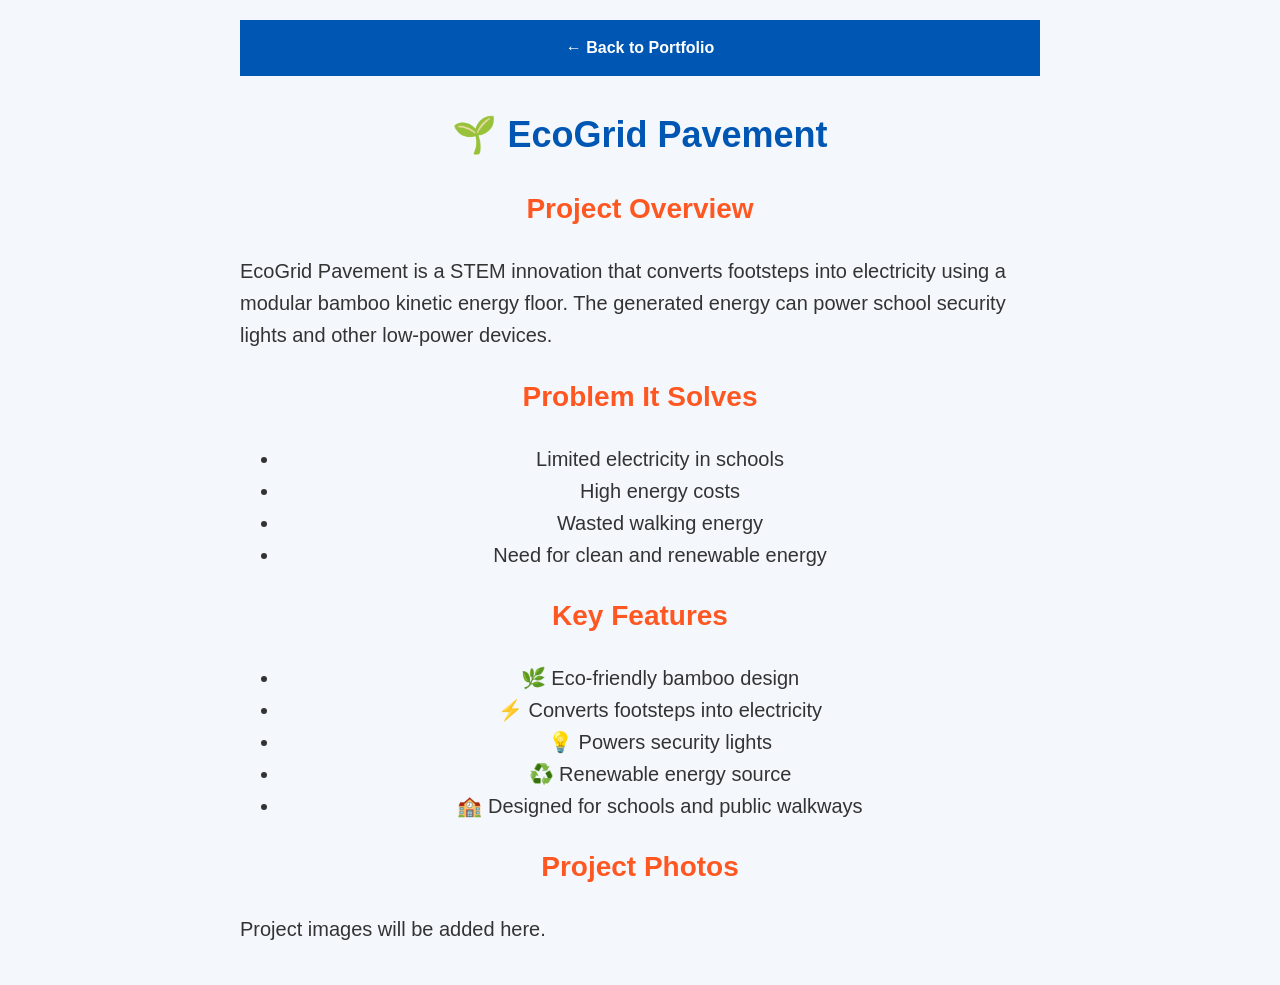
==== Project.html @ b7b07f71 "Create Project.html" ====
<!DOCTYPE html>
<html lang="en">
<head>
    <meta charset="UTF-8">
    <meta name="viewport" content="width=device-width, initial-scale=1.0">
    <title>EcoGrid Pavement</title>
    <link rel="stylesheet" href="Style.css">
</head>
<body>

<nav>
    <a href="index.html">← Back to Portfolio</a>
</nav>

<div class="container">

<h1>🌱 EcoGrid Pavement</h1>

<h2>Project Overview</h2>

<p>
EcoGrid Pavement is a STEM innovation that converts footsteps into electricity using a modular bamboo kinetic energy floor. The generated energy can power school security lights and other low-power devices.
</p>

<h2>Problem It Solves</h2>

<ul>
<li>Limited electricity in schools</li>
<li>High energy costs</li>
<li>Wasted walking energy</li>
<li>Need for clean and renewable energy</li>
</ul>

<h2>Key Features</h2>

<ul>
<li>🌿 Eco-friendly bamboo design</li>
<li>⚡ Converts footsteps into electricity</li>
<li>💡 Powers security lights</li>
<li>♻️ Renewable energy source</li>
<li>🏫 Designed for schools and public walkways</li>
</ul>

<h2>Project Photos</h2>

<p>Project images will be added here.</p>

</div>

</body>
</html>
---- Style.css ----
body{
        background:#f4f8fc;
            color:#333;
                font-family:Arial,sans-serif;
                    max-width:800px;
                        margin:0 auto;
                            padding:20px;
                                line-height:1.6;
                               text-align: center;
                            }

                                nav{
                                    background:#0056b3;
                                        text-align:center;
                                            padding:15px;
                                                margin-bottom:30px;
                                                }

                                                nav a{
                                                    color:white;
                                                        text-decoration:none;
                                                            font-weight:bold;
                                                                margin:0 15px;
                                                                }

                                                                h1{
                                                                    color:#0056b3;
                                                                        text-align:center;
                                                                            font-size:36px;
                                                                            }

                                                                            h2{
                                                                                color:#ff5722;
                                                                                    font-size:28px;
                                                                                    }

                                                                                    p, li{
                                                                                        font-size:20px;
                                                                                        }

                                                                                        hr{
                                                                                            border:0;
                                                                                                border-top:2px solid #ccc;
                                                                                                    margin:30px 0;
                                                                                                    }
p{
    text-align:left;
}
.profile{
        width:160px;
            height:160px;
                border-radius:50%;
                    border:5px solid #0056b3;
                        object-fit:cover;
                        }
.skills{
        display:flex;
            flex-wrap:wrap;
                justify-content:center;
                    gap:15px;
                        margin-top:20px;
                        }

                        .skill-card{
                            background:white;
                                padding:15px 20px;
                                    border-radius:10px;
                                        box-shadow:0 4px 10px rgba(0,0,0,0.15);
                                            font-size:20px;
                                                font-weight:bold;
                                                    transition:0.3s;
                                                    }

                                                    .skill-card:hover{
                                                        transform:scale(1.05);
                                                        }
}.project-card{
        background:white;
            padding:25px;
                border-radius:15px;
                    box-shadow:0 5px 15px rgba(0,0,0,.15);
                        margin:25px auto;
                            max-width:700px;
                                text-align:center;
                                }

                                .project-card h3{
                                    color:#0056b3;
                                        font-size:30px;
                                        }

                                        .project-card p{
                                            font-size:18px;
                                                color:#444;
                                                }

                                                .btn{
                                                    display:inline-block;
                                                        margin-top:15px;
                                                            padding:12px 25px;
                                                                background:#0056b3;
                                                                    color:white;
                                                                        text-decoration:none;
                                                                            border-radius:8px;
                                                                                font-weight:bold;
                                                                                }

                                                                                .btn:hover{
                                                                                    background:#003d80;
                                                                                    }
}
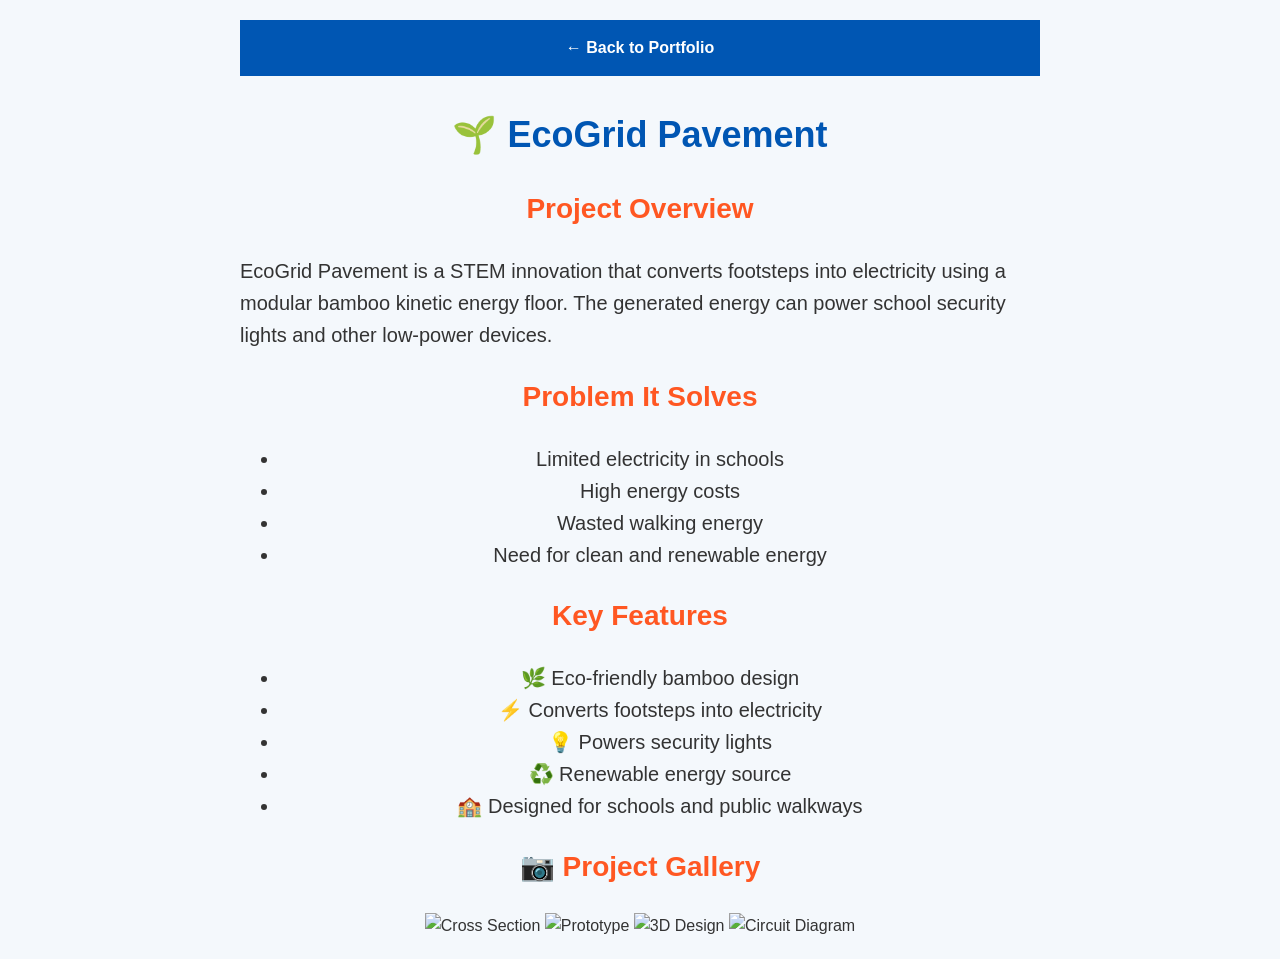
==== commit 7ac256a5: "updated" ====
--- a/Project.html
+++ b/Project.html
@@ -41,10 +41,14 @@
 <li>🏫 Designed for schools and public walkways</li>
 </ul>
 
-<h2>Project Photos</h2>
+<h2>📷 Project Gallery</h2>
 
-<p>Project images will be added here.</p>
-
+<div class="gallery">
+    <img src="cross section.jpg" alt="Cross Section">
+        <img src="prototype.jpg" alt="Prototype">
+            <img src="3D design.jpg" alt="3D Design">
+                <img src="circuit.jpg" alt="Circuit Diagram">
+                </div>
 </div>
 
 </body>
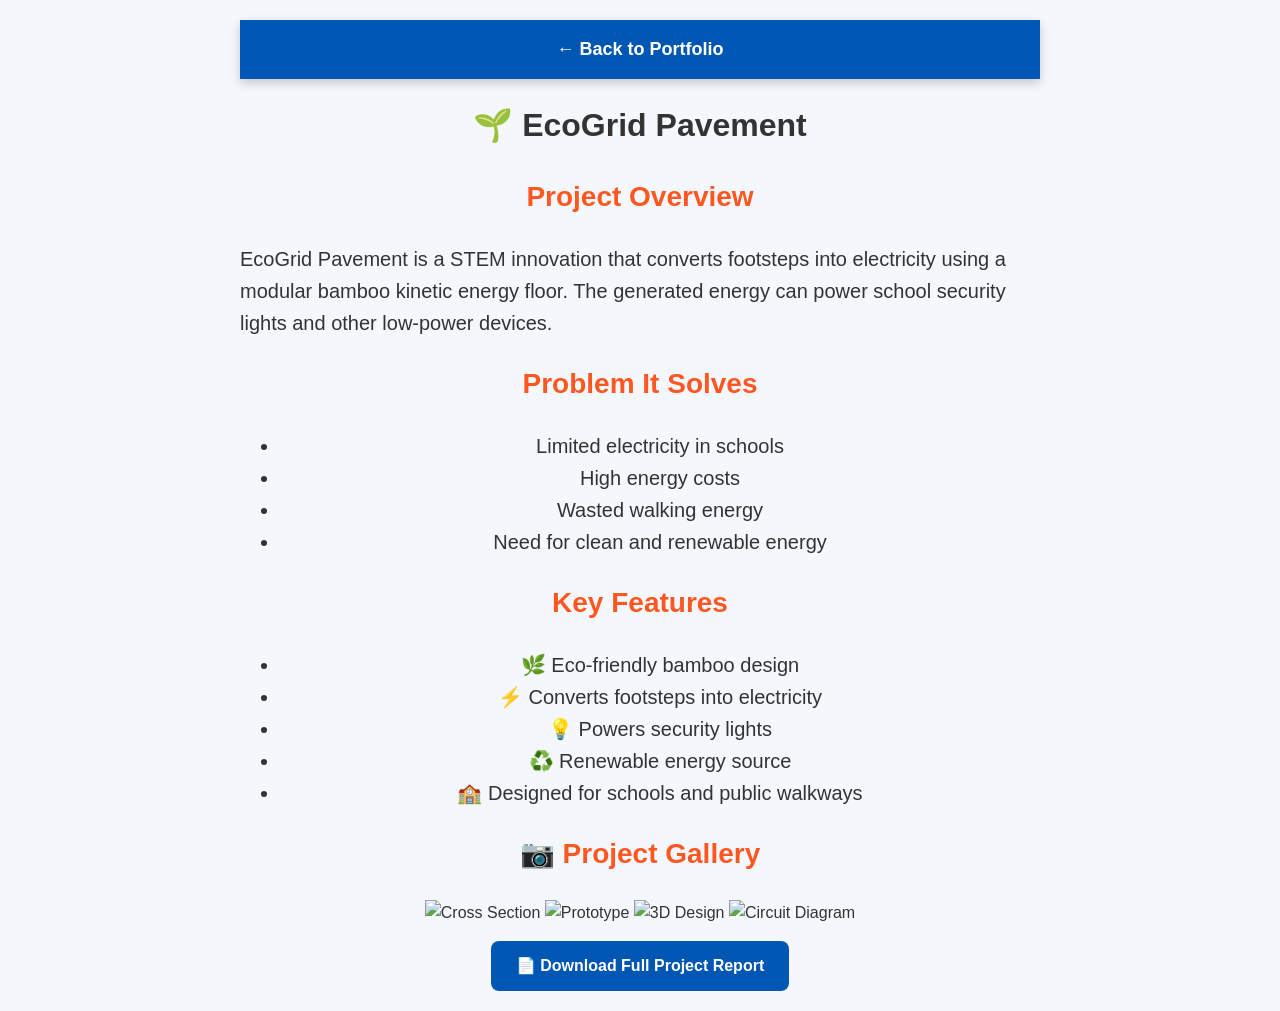
==== commit 3580fcbc: "updated" ====
--- a/Project.html
+++ b/Project.html
@@ -50,6 +50,8 @@
                 <img src="circuit.jpg" alt="Circuit Diagram">
                 </div>
 </div>
-
+<a href="EcoGrid-Pavement.pdf" class="btn" download>
+    📄 Download Full Project Report
+    </a>
 </body>
 </html>
--- a/Style.css
+++ b/Style.css
@@ -1,3 +1,7 @@
+html{
+        scroll-behavior:smooth;
+        }
+
 body{
         background:#f4f8fc;
             color:#333;
@@ -8,21 +12,28 @@
                                 line-height:1.6;
                                text-align: center;
                             }
+nav{
+        position: sticky;
+            top: 0;
+                background: #0056b3;
+                    padding: 15px;
+                        text-align: center;
+                            z-index: 1000;
+                                box-shadow: 0 4px 10px rgba(0,0,0,0.2);
+                                }
 
-                                nav{
-                                    background:#0056b3;
-                                        text-align:center;
-                                            padding:15px;
-                                                margin-bottom:30px;
-                                                }
+                                nav a{
+                                    color: white;
+                                        text-decoration: none;
+                                            margin: 15px;
+                                                font-size: 18px;
+                                                    font-weight: bold;
+                                                    }
 
-                                                nav a{
-                                                    color:white;
-                                                        text-decoration:none;
-                                                            font-weight:bold;
-                                                                margin:0 15px;
-                                                                }
-
+                                                    nav a:hover{
+                                                        color: #ffd700;
+                                                        }
+}
                                                                 h1{
                                                                     color:#0056b3;
                                                                         text-align:center;
@@ -74,7 +85,7 @@
                                                     .skill-card:hover{
                                                         transform:scale(1.05);
                                                         }
-}.project-card{
+.project-card{
         background:white;
             padding:25px;
                 border-radius:15px;
@@ -108,4 +119,16 @@
                                                                                 .btn:hover{
                                                                                     background:#003d80;
                                                                                     }
-}+footer{
+        background:#0056b3;
+            color:white;
+                text-align:center;
+                    padding:20px;
+                        margin-top:40px;
+                        }
+.typing{
+        font-size:24px;
+            color:#ff5722;
+                font-weight:bold;
+                    margin-bottom:20px;
+                    }
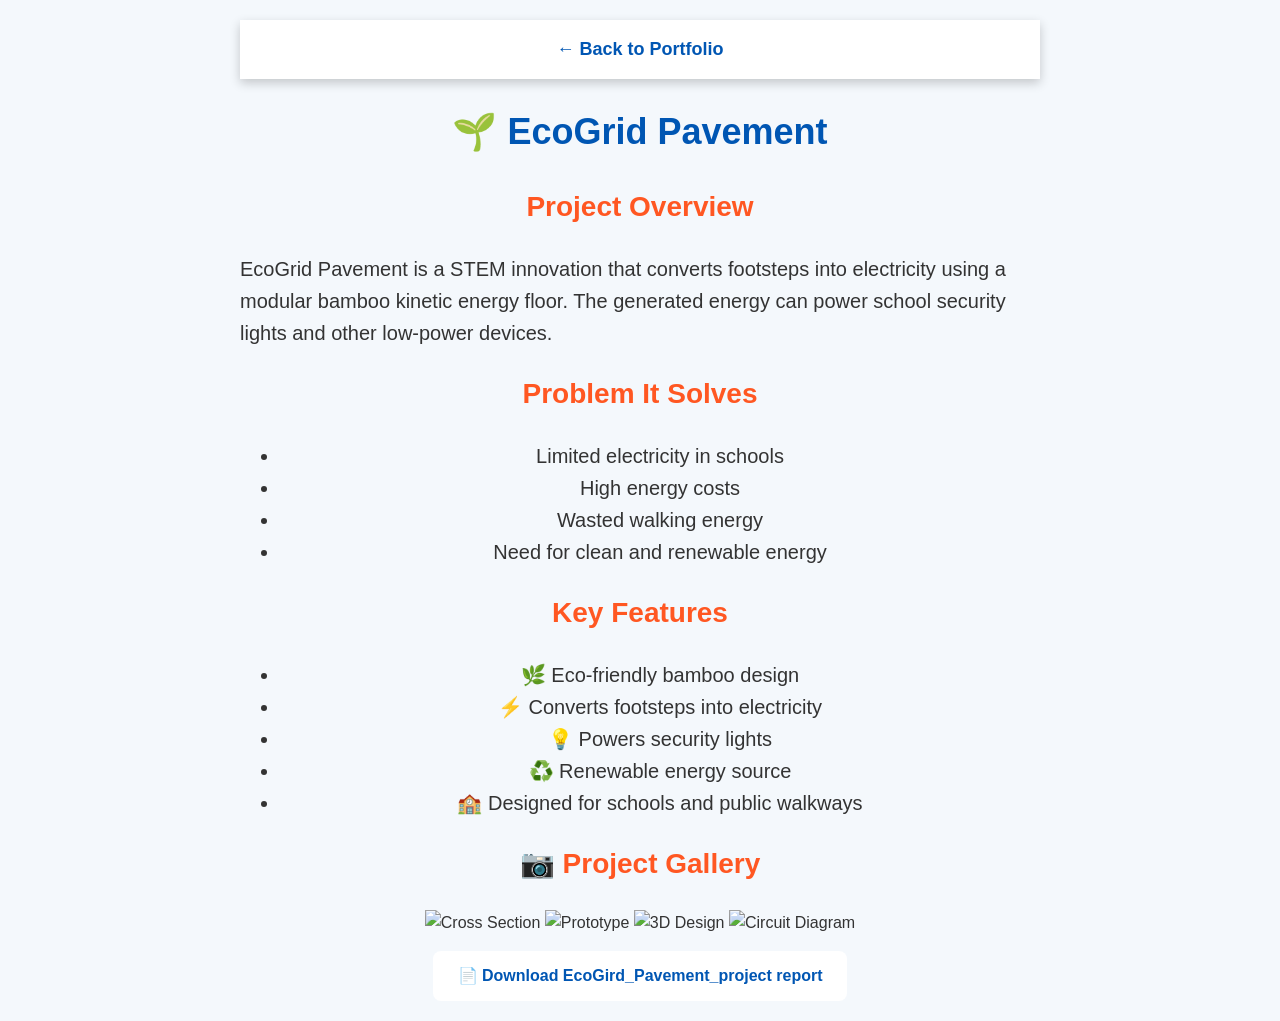
==== commit 04562ceb: "updated" ====
--- a/Project.html
+++ b/Project.html
@@ -51,7 +51,7 @@
                 </div>
 </div>
 <a href="EcoGrid-Pavement.pdf" class="btn" download>
-    📄 Download Full Project Report
+    📄 Download  EcoGird_Pavement_project report 
     </a>
 </body>
 </html>
--- a/Style.css
+++ b/Style.css
@@ -1,21 +1,28 @@
+:root{
+        --background:#f4f8fc;
+            --text:#333;
+                --primary:#0056b3;
+                    --secondary:#ff5722;
+                        --card:#ffffff;
+                        }
 html{
         scroll-behavior:smooth;
-        }
-
+}
 body{
-        background:#f4f8fc;
-            color:#333;
+        background:var(--background);
+            color:var(--text);
                 font-family:Arial,sans-serif;
                     max-width:800px;
                         margin:0 auto;
                             padding:20px;
                                 line-height:1.6;
-                               text-align: center;
-                            }
+                                    text-align:center;
+                                    }
+
 nav{
         position: sticky;
             top: 0;
-                background: #0056b3;
+                background: var(--card);
                     padding: 15px;
                         text-align: center;
                             z-index: 1000;
@@ -23,7 +30,7 @@
                                 }
 
                                 nav a{
-                                    color: white;
+                                    color: var(--primary);
                                         text-decoration: none;
                                             margin: 15px;
                                                 font-size: 18px;
@@ -31,17 +38,17 @@
                                                     }
 
                                                     nav a:hover{
-                                                        color: #ffd700;
+                                                        color: var(--primary);
                                                         }
-}
+
                                                                 h1{
-                                                                    color:#0056b3;
+                                                                    color:var(--primary);
                                                                         text-align:center;
                                                                             font-size:36px;
                                                                             }
 
                                                                             h2{
-                                                                                color:#ff5722;
+                                                                                color:var(--secondary);
                                                                                     font-size:28px;
                                                                                     }
 
@@ -71,22 +78,21 @@
                     gap:15px;
                         margin-top:20px;
                         }
-
-                        .skill-card{
-                            background:white;
-                                padding:15px 20px;
-                                    border-radius:10px;
-                                        box-shadow:0 4px 10px rgba(0,0,0,0.15);
-                                            font-size:20px;
-                                                font-weight:bold;
-                                                    transition:0.3s;
-                                                    }
-
-                                                    .skill-card:hover{
-                                                        transform:scale(1.05);
-                                                        }
-.project-card{
-        background:white;
+.skill-card{
+        background:var(--card);
+            padding:15px 20px;
+                border-radius:12px;
+                    box-shadow:0 4px 10px rgba(0,0,0,0.15);
+                        font-size:20px;
+                            font-weight:bold;
+                                transition:all 0.3s ease;
+}
+.skill-card:hover{
+        transform:translateY(-8px);
+            box-shadow:0 10px 20px rgba(0,0,0,0.25);
+            }
+
+        background:var(--card);
             padding:25px;
                 border-radius:15px;
                     box-shadow:0 5px 15px rgba(0,0,0,.15);
@@ -96,21 +102,27 @@
                                 }
 
                                 .project-card h3{
-                                    color:#0056b3;
+                                    color:var(--primary);
                                         font-size:30px;
                                         }
 
                                         .project-card p{
                                             font-size:18px;
                                                 color:#444;
+                                                transition:all 0.3s ease;
+                                                .project-card:hover{
+                                                        transform:translateY(-8px);
+                                                            box-shadow:0 12px 25px rgba(0,0,0,0.25);
+                                                            }
                                                 }
+                                                
 
                                                 .btn{
                                                     display:inline-block;
                                                         margin-top:15px;
                                                             padding:12px 25px;
-                                                                background:#0056b3;
-                                                                    color:white;
+                                                                background:var(--card);
+                                                                    color:var(--primary);
                                                                         text-decoration:none;
                                                                             border-radius:8px;
                                                                                 font-weight:bold;
@@ -120,15 +132,138 @@
                                                                                     background:#003d80;
                                                                                     }
 footer{
-        background:#0056b3;
-            color:white;
+        background:var(--card);
+            color:var(--primary);
                 text-align:center;
                     padding:20px;
                         margin-top:40px;
                         }
 .typing{
         font-size:24px;
-            color:#ff5722;
+            color:var(--secondary);
                 font-weight:bold;
                     margin-bottom:20px;
                     }
+.top-btn{
+        position:fixed;
+            bottom:20px;
+                right:20px;
+                    background:var(--primary);
+                        color:white;
+                            width:50px;
+                                height:50px;
+                                    border-radius:50%;
+                                        text-decoration:none;
+                                            display:flex;
+                                                justify-content:center;
+                                                    align-items:center;
+                                                        font-size:24px;
+                                                            font-weight:bold;
+                                                                box-shadow:0 4px 10px rgba(0,0,0,0.3);
+                                                                }
+
+                                                                .top-btn:hover{
+                                                                    background:#ff5722;
+                                                                    }
+.motto{
+        font-size:20px;
+            font-style:italic;
+                color:#555;
+                    margin-top:10px;
+                        margin-bottom:30px;
+                        }
+blockquote{
+        font-size:22px;
+            font-style:italic;
+                color:var(--black);
+                    border-left:5px solid #0056b3;
+                        padding-left:20px;
+                            margin:40px auto;
+                                max-width:700px;
+                                }
+/* Mobile Devices */
+@media (max-width:768px){
+
+    h1{
+            font-size:32px;
+                }
+
+                    h2{
+                            font-size:24px;
+                                }
+
+                                    nav a{
+                                            display:block;
+                                                    margin:10px 0;
+                                                            font-size:18px;
+                                                                }
+
+                                                                    .skills{
+                                                                            flex-direction:column;
+                                                                                    align-items:center;
+                                                                                        }
+
+                                                                                            .skill-card{
+                                                                                                    width:90%;
+                                                                                                        }
+
+                                                                                                            .project-card{
+                                                                                                                    width:95%;
+                                                                                                                        }
+
+                                                                                                                            .gallery img{
+                                                                                                                                    width:100%;
+                                                                                                                                            max-width:350px;
+                                                                                                                                                }
+
+                                                                                                                                                    .profile{
+                                                                                                                                                            width:140px;
+                                                                                                                                                                    height:140px;
+                                                                                                                                                                        }
+
+                                                                                                                                                                            body{
+                                                                                                                                                                                    padding:15px;
+                                                                                                                                                                                        }
+.profile{
+        transition:all 0.4s ease;
+        }
+
+        .profile:hover{
+            transform:rotate(5deg) scale(1.05);
+            }
+}      
+.progress-card{
+        background:var(--card);
+            padding:20px;
+                margin:15px auto;
+                    border-radius:12px;
+                        box-shadow:0 4px 10px rgba(0,0,0,0.15);
+                            max-width:600px;
+                                text-align:left;
+                                }
+
+                                .progress-card p{
+                                    margin-bottom:10px;
+                                        font-weight:bold;
+                                        }
+
+                                        progress{
+                                            width:100%;
+                                                height:20px;
+                                                }
+.hero{
+        display:flex;
+            justify-content:center;
+                align-items:center;
+                    gap:40px;
+                        flex-wrap:wrap;
+                            margin:50px 0;
+                            }
+
+                            .hero-text{
+                                max-width:500px;
+                                }
+
+                                .hero-text h1{
+                                    margin-bottom:10px;
+                                    }                                                                                                                                                               }
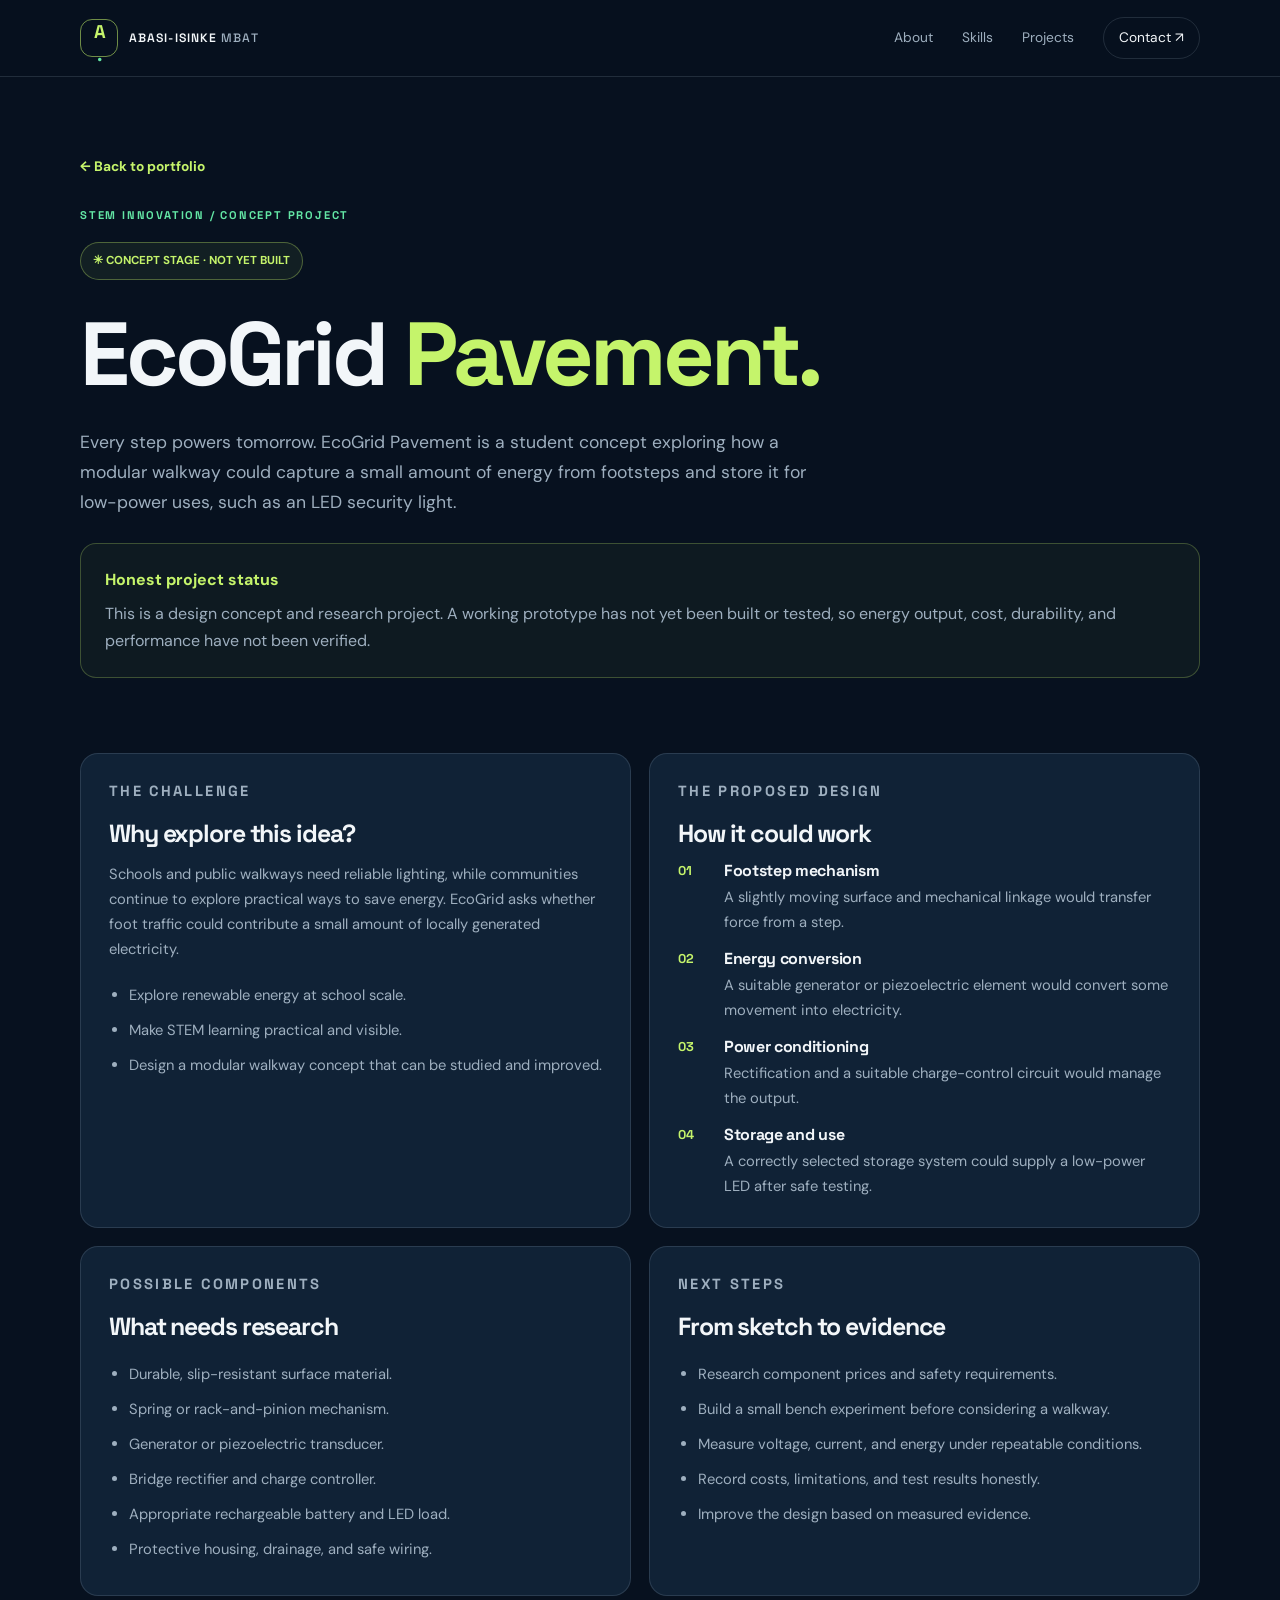
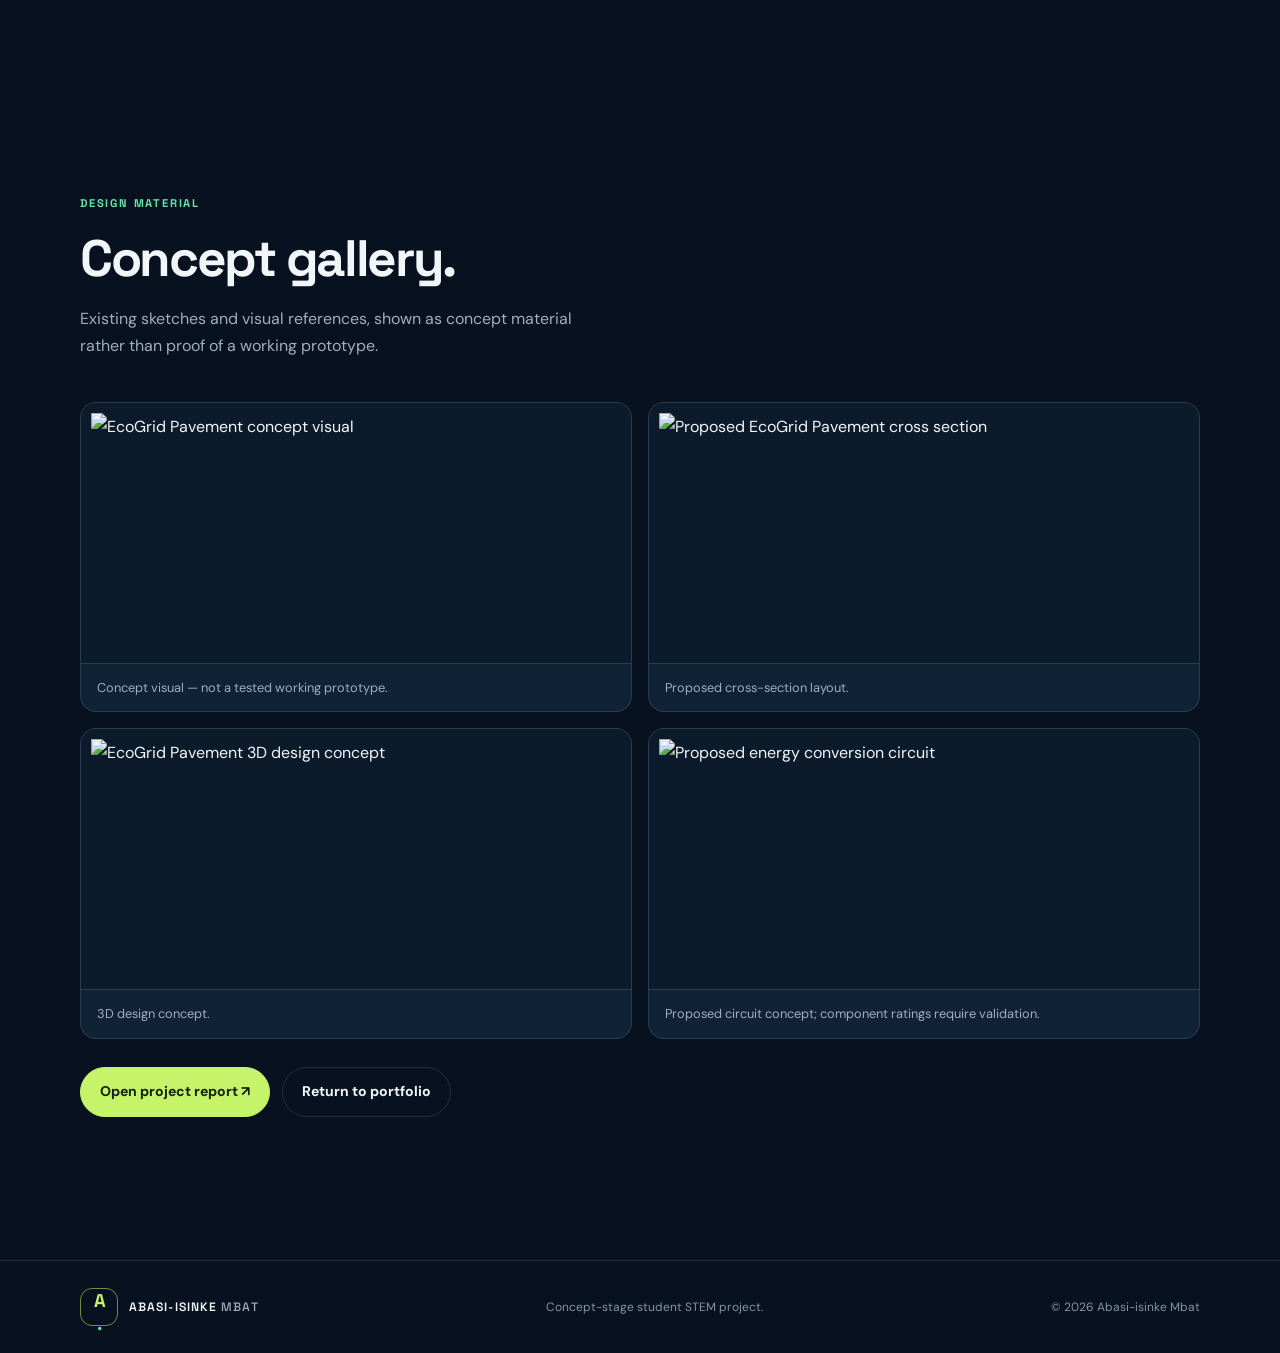
==== commit d53d7952: "Refactor Project.html for improved structure and content Updated the Project.html file to enhance th" ====
--- a/Project.html
+++ b/Project.html
@@ -1,57 +1,30 @@
 <!DOCTYPE html>
 <html lang="en">
 <head>
-    <meta charset="UTF-8">
-    <meta name="viewport" content="width=device-width, initial-scale=1.0">
-    <title>EcoGrid Pavement</title>
-    <link rel="stylesheet" href="Style.css">
+<meta charset="UTF-8"><meta name="viewport" content="width=device-width, initial-scale=1">
+<meta name="description" content="EcoGrid Pavement: a student STEM concept exploring kinetic energy harvesting from footsteps.">
+<meta name="theme-color" content="#07111f"><title>EcoGrid Pavement | Abasi-isinke Mbat</title>
+<link href="https://fonts.googleapis.com/css2?family=DM+Sans:wght@400;500;600;700&family=Space+Grotesk:wght@400;500;600;700&display=swap" rel="stylesheet"><link rel="stylesheet" href="Style.css">
+<style>
+.project-hero{padding:75px 0 55px}.project-hero h1{font-size:clamp(3rem,7vw,5.6rem)}.project-hero .lead{max-width:760px;color:var(--muted);font-size:1.1rem}.badge{display:inline-block;padding:8px 12px;border:1px solid #c5f46b55;background:#c5f46b0f;border-radius:999px;color:var(--lime);font-size:.72rem;font-weight:700;margin-bottom:24px}.status-panel{margin-top:25px;padding:22px 24px;border:1px solid #c5f46b40;border-radius:16px;background:#c5f46b0a}.status-panel strong{color:var(--lime)}.status-panel p{color:var(--muted);margin:7px 0 0}.back-link{display:inline-block;color:var(--lime);text-decoration:none;font-weight:700;font-size:.86rem;margin-bottom:30px}.detail-grid{display:grid;grid-template-columns:1fr 1fr;gap:18px}.detail-panel{padding:28px;background:var(--panel);border:1px solid var(--line);border-radius:18px}.detail-panel h2{font-size:1.55rem;margin-bottom:15px}.detail-panel p,.detail-panel li{color:var(--muted);font-size:.92rem}.detail-panel ul{padding-left:20px;margin-bottom:0}.detail-panel li{padding:5px 0}.steps{display:grid;gap:15px}.step{display:grid;grid-template-columns:34px 1fr;gap:12px}.step>span{color:var(--lime);font:700 .8rem var(--display)}.step h3{font-size:1rem;margin:0 0 5px;letter-spacing:-.02em}.step p{margin:0}.gallery-grid{display:grid;grid-template-columns:repeat(2,1fr);gap:16px}.gallery-grid figure{margin:0;overflow:hidden;border:1px solid var(--line);border-radius:16px;background:var(--panel)}.gallery-grid img{width:100%;height:260px;object-fit:contain;background:#0c1b2b;padding:10px}.gallery-grid figcaption{color:var(--muted);font-size:.8rem;padding:13px 16px;border-top:1px solid var(--line)}@media(max-width:680px){.detail-grid,.gallery-grid{grid-template-columns:1fr}.project-hero{padding:50px 0 35px}.gallery-grid img{height:220px}}
+</style>
 </head>
 <body>
-
-<nav>
-    <a href="index.html">← Back to Portfolio</a>
-</nav>
-
-<div class="container">
-
-<h1>🌱 EcoGrid Pavement</h1>
-
-<h2>Project Overview</h2>
-
-<p>
-EcoGrid Pavement is a STEM innovation that converts footsteps into electricity using a modular bamboo kinetic energy floor. The generated energy can power school security lights and other low-power devices.
-</p>
-
-<h2>Problem It Solves</h2>
-
-<ul>
-<li>Limited electricity in schools</li>
-<li>High energy costs</li>
-<li>Wasted walking energy</li>
-<li>Need for clean and renewable energy</li>
-</ul>
-
-<h2>Key Features</h2>
-
-<ul>
-<li>🌿 Eco-friendly bamboo design</li>
-<li>⚡ Converts footsteps into electricity</li>
-<li>💡 Powers security lights</li>
-<li>♻️ Renewable energy source</li>
-<li>🏫 Designed for schools and public walkways</li>
-</ul>
-
-<h2>📷 Project Gallery</h2>
-
-<div class="gallery">
-    <img src="cross section.jpg" alt="Cross Section">
-        <img src="prototype.jpg" alt="Prototype">
-            <img src="3D design.jpg" alt="3D Design">
-                <img src="circuit.jpg" alt="Circuit Diagram">
-                </div>
-</div>
-<a href="EcoGrid-Pavement.pdf" class="btn" download>
-    📄 Download  EcoGird_Pavement_project report 
-    </a>
-</body>
-</html>
+<header class="site-header"><div class="nav-wrap"><a class="brand" href="index.html"><span class="brand-mark">A<span>.</span></span><span>ABASI-ISINKE <b>MBAT</b></span></a><nav aria-label="Main navigation"><a href="index.html#about">About</a><a href="index.html#skills">Skills</a><a href="index.html#projects">Projects</a><a class="nav-cta" href="index.html#contact">Contact ↗</a></nav></div></header>
+<main>
+<section class="shell project-hero"><a class="back-link" href="index.html#projects">← Back to portfolio</a><p class="eyebrow">STEM INNOVATION / CONCEPT PROJECT</p><span class="badge">✳ CONCEPT STAGE · NOT YET BUILT</span><h1>EcoGrid <em style="color:var(--lime);font-style:normal">Pavement.</em></h1><p class="lead">Every step powers tomorrow. EcoGrid Pavement is a student concept exploring how a modular walkway could capture a small amount of energy from footsteps and store it for low-power uses, such as an LED security light.</p><div class="status-panel"><strong>Honest project status</strong><p>This is a design concept and research project. A working prototype has not yet been built or tested, so energy output, cost, durability, and performance have not been verified.</p></div></section>
+<section class="shell section" style="padding-top:20px"><div class="detail-grid">
+<article class="detail-panel"><p class="eyebrow">THE CHALLENGE</p><h2>Why explore this idea?</h2><p>Schools and public walkways need reliable lighting, while communities continue to explore practical ways to save energy. EcoGrid asks whether foot traffic could contribute a small amount of locally generated electricity.</p><ul><li>Explore renewable energy at school scale.</li><li>Make STEM learning practical and visible.</li><li>Design a modular walkway concept that can be studied and improved.</li></ul></article>
+<article class="detail-panel"><p class="eyebrow">THE PROPOSED DESIGN</p><h2>How it could work</h2><div class="steps"><div class="step"><span>01</span><div><h3>Footstep mechanism</h3><p>A slightly moving surface and mechanical linkage would transfer force from a step.</p></div></div><div class="step"><span>02</span><div><h3>Energy conversion</h3><p>A suitable generator or piezoelectric element would convert some movement into electricity.</p></div></div><div class="step"><span>03</span><div><h3>Power conditioning</h3><p>Rectification and a suitable charge-control circuit would manage the output.</p></div></div><div class="step"><span>04</span><div><h3>Storage and use</h3><p>A correctly selected storage system could supply a low-power LED after safe testing.</p></div></div></div></article>
+<article class="detail-panel"><p class="eyebrow">POSSIBLE COMPONENTS</p><h2>What needs research</h2><ul><li>Durable, slip-resistant surface material.</li><li>Spring or rack-and-pinion mechanism.</li><li>Generator or piezoelectric transducer.</li><li>Bridge rectifier and charge controller.</li><li>Appropriate rechargeable battery and LED load.</li><li>Protective housing, drainage, and safe wiring.</li></ul></article>
+<article class="detail-panel"><p class="eyebrow">NEXT STEPS</p><h2>From sketch to evidence</h2><ul><li>Research component prices and safety requirements.</li><li>Build a small bench experiment before considering a walkway.</li><li>Measure voltage, current, and energy under repeatable conditions.</li><li>Record costs, limitations, and test results honestly.</li><li>Improve the design based on measured evidence.</li></ul></article>
+</div></section>
+<section class="shell section"><div class="section-heading"><p class="eyebrow">DESIGN MATERIAL</p><h2>Concept gallery.</h2><p class="heading-note">Existing sketches and visual references, shown as concept material rather than proof of a working prototype.</p></div><div class="gallery-grid">
+<figure><img src="prototype.jpg" alt="EcoGrid Pavement concept visual" loading="lazy"><figcaption>Concept visual — not a tested working prototype.</figcaption></figure>
+<figure><img src="cross section.jpg" alt="Proposed EcoGrid Pavement cross section" loading="lazy"><figcaption>Proposed cross-section layout.</figcaption></figure>
+<figure><img src="3D design.jpg" alt="EcoGrid Pavement 3D design concept" loading="lazy"><figcaption>3D design concept.</figcaption></figure>
+<figure><img src="circuit.jpg" alt="Proposed energy conversion circuit" loading="lazy"><figcaption>Proposed circuit concept; component ratings require validation.</figcaption></figure>
+</div><div class="actions" style="margin-top:28px"><a class="button primary" href="EcoGrid-Pavement.pdf">Open project report ↗</a><a class="button quiet" href="index.html">Return to portfolio</a></div></section>
+</main>
+<footer><div class="shell footer-inner"><a class="brand" href="index.html"><span class="brand-mark">A<span>.</span></span><span>ABASI-ISINKE <b>MBAT</b></span></a><p>Concept-stage student STEM project.</p><small>© <span id="year">2026</span> Abasi-isinke Mbat</small></div></footer><script>document.getElementById('year').textContent=new Date().getFullYear();</script>
+</body></html>
--- a/Style.css
+++ b/Style.css
@@ -1,269 +1,13 @@
-:root{
-        --background:#f4f8fc;
-            --text:#333;
-                --primary:#0056b3;
-                    --secondary:#ff5722;
-                        --card:#ffffff;
-                        }
-html{
-        scroll-behavior:smooth;
-}
-body{
-        background:var(--background);
-            color:var(--text);
-                font-family:Arial,sans-serif;
-                    max-width:800px;
-                        margin:0 auto;
-                            padding:20px;
-                                line-height:1.6;
-                                    text-align:center;
-                                    }
-
-nav{
-        position: sticky;
-            top: 0;
-                background: var(--card);
-                    padding: 15px;
-                        text-align: center;
-                            z-index: 1000;
-                                box-shadow: 0 4px 10px rgba(0,0,0,0.2);
-                                }
-
-                                nav a{
-                                    color: var(--primary);
-                                        text-decoration: none;
-                                            margin: 15px;
-                                                font-size: 18px;
-                                                    font-weight: bold;
-                                                    }
-
-                                                    nav a:hover{
-                                                        color: var(--primary);
-                                                        }
-
-                                                                h1{
-                                                                    color:var(--primary);
-                                                                        text-align:center;
-                                                                            font-size:36px;
-                                                                            }
-
-                                                                            h2{
-                                                                                color:var(--secondary);
-                                                                                    font-size:28px;
-                                                                                    }
-
-                                                                                    p, li{
-                                                                                        font-size:20px;
-                                                                                        }
-
-                                                                                        hr{
-                                                                                            border:0;
-                                                                                                border-top:2px solid #ccc;
-                                                                                                    margin:30px 0;
-                                                                                                    }
-p{
-    text-align:left;
-}
-.profile{
-        width:160px;
-            height:160px;
-                border-radius:50%;
-                    border:5px solid #0056b3;
-                        object-fit:cover;
-                        }
-.skills{
-        display:flex;
-            flex-wrap:wrap;
-                justify-content:center;
-                    gap:15px;
-                        margin-top:20px;
-                        }
-.skill-card{
-        background:var(--card);
-            padding:15px 20px;
-                border-radius:12px;
-                    box-shadow:0 4px 10px rgba(0,0,0,0.15);
-                        font-size:20px;
-                            font-weight:bold;
-                                transition:all 0.3s ease;
-}
-.skill-card:hover{
-        transform:translateY(-8px);
-            box-shadow:0 10px 20px rgba(0,0,0,0.25);
-            }
-
-        background:var(--card);
-            padding:25px;
-                border-radius:15px;
-                    box-shadow:0 5px 15px rgba(0,0,0,.15);
-                        margin:25px auto;
-                            max-width:700px;
-                                text-align:center;
-                                }
-
-                                .project-card h3{
-                                    color:var(--primary);
-                                        font-size:30px;
-                                        }
-
-                                        .project-card p{
-                                            font-size:18px;
-                                                color:#444;
-                                                transition:all 0.3s ease;
-                                                .project-card:hover{
-                                                        transform:translateY(-8px);
-                                                            box-shadow:0 12px 25px rgba(0,0,0,0.25);
-                                                            }
-                                                }
-                                                
-
-                                                .btn{
-                                                    display:inline-block;
-                                                        margin-top:15px;
-                                                            padding:12px 25px;
-                                                                background:var(--card);
-                                                                    color:var(--primary);
-                                                                        text-decoration:none;
-                                                                            border-radius:8px;
-                                                                                font-weight:bold;
-                                                                                }
-
-                                                                                .btn:hover{
-                                                                                    background:#003d80;
-                                                                                    }
-footer{
-        background:var(--card);
-            color:var(--primary);
-                text-align:center;
-                    padding:20px;
-                        margin-top:40px;
-                        }
-.typing{
-        font-size:24px;
-            color:var(--secondary);
-                font-weight:bold;
-                    margin-bottom:20px;
-                    }
-.top-btn{
-        position:fixed;
-            bottom:20px;
-                right:20px;
-                    background:var(--primary);
-                        color:white;
-                            width:50px;
-                                height:50px;
-                                    border-radius:50%;
-                                        text-decoration:none;
-                                            display:flex;
-                                                justify-content:center;
-                                                    align-items:center;
-                                                        font-size:24px;
-                                                            font-weight:bold;
-                                                                box-shadow:0 4px 10px rgba(0,0,0,0.3);
-                                                                }
-
-                                                                .top-btn:hover{
-                                                                    background:#ff5722;
-                                                                    }
-.motto{
-        font-size:20px;
-            font-style:italic;
-                color:#555;
-                    margin-top:10px;
-                        margin-bottom:30px;
-                        }
-blockquote{
-        font-size:22px;
-            font-style:italic;
-                color:var(--black);
-                    border-left:5px solid #0056b3;
-                        padding-left:20px;
-                            margin:40px auto;
-                                max-width:700px;
-                                }
-/* Mobile Devices */
-@media (max-width:768px){
-
-    h1{
-            font-size:32px;
-                }
-
-                    h2{
-                            font-size:24px;
-                                }
-
-                                    nav a{
-                                            display:block;
-                                                    margin:10px 0;
-                                                            font-size:18px;
-                                                                }
-
-                                                                    .skills{
-                                                                            flex-direction:column;
-                                                                                    align-items:center;
-                                                                                        }
-
-                                                                                            .skill-card{
-                                                                                                    width:90%;
-                                                                                                        }
-
-                                                                                                            .project-card{
-                                                                                                                    width:95%;
-                                                                                                                        }
-
-                                                                                                                            .gallery img{
-                                                                                                                                    width:100%;
-                                                                                                                                            max-width:350px;
-                                                                                                                                                }
-
-                                                                                                                                                    .profile{
-                                                                                                                                                            width:140px;
-                                                                                                                                                                    height:140px;
-                                                                                                                                                                        }
-
-                                                                                                                                                                            body{
-                                                                                                                                                                                    padding:15px;
-                                                                                                                                                                                        }
-.profile{
-        transition:all 0.4s ease;
-        }
-
-        .profile:hover{
-            transform:rotate(5deg) scale(1.05);
-            }
-}      
-.progress-card{
-        background:var(--card);
-            padding:20px;
-                margin:15px auto;
-                    border-radius:12px;
-                        box-shadow:0 4px 10px rgba(0,0,0,0.15);
-                            max-width:600px;
-                                text-align:left;
-                                }
-
-                                .progress-card p{
-                                    margin-bottom:10px;
-                                        font-weight:bold;
-                                        }
-
-                                        progress{
-                                            width:100%;
-                                                height:20px;
-                                                }
-.hero{
-        display:flex;
-            justify-content:center;
-                align-items:center;
-                    gap:40px;
-                        flex-wrap:wrap;
-                            margin:50px 0;
-                            }
-
-                            .hero-text{
-                                max-width:500px;
-                                }
-
-                                .hero-text h1{
-                                    margin-bottom:10px;
-                                    }                                                                                                                                                               }+/* Abasi-isinke Mbat portfolio | Dark navy + green + lime */
+:root{--bg:#07111f;--soft:#0b1929;--panel:#102236;--text:#f2f6f9;--muted:#9eafbf;--line:rgba(200,220,236,.14);--lime:#c5f46b;--green:#63e6a5;--blue:#8fc8ff;--body:"DM Sans",Arial,sans-serif;--display:"Space Grotesk",Arial,sans-serif;--max:1120px}
+*{box-sizing:border-box}html{scroll-behavior:smooth;scroll-padding-top:90px}body{margin:0;background:var(--bg);color:var(--text);font-family:var(--body);line-height:1.7;-webkit-font-smoothing:antialiased}a{color:inherit}img{display:block;max-width:100%}::selection{background:var(--lime);color:var(--bg)}.shell{width:min(var(--max),calc(100% - 48px));margin-inline:auto}
+.site-header{position:sticky;top:0;z-index:20;background:rgba(7,17,31,.9);border-bottom:1px solid var(--line);backdrop-filter:blur(16px)}.nav-wrap{min-height:76px;width:min(var(--max),calc(100% - 48px));margin:auto;display:flex;justify-content:space-between;align-items:center;gap:24px}.brand{display:inline-flex;align-items:center;gap:11px;text-decoration:none;font:600 .76rem var(--display);letter-spacing:.09em;white-space:nowrap}.brand b{color:var(--muted);font-weight:500}.brand-mark{display:grid;place-items:center;width:38px;height:38px;border:1px solid rgba(197,244,107,.55);border-radius:12px;color:var(--lime);font:700 1.15rem var(--display);letter-spacing:-.08em}.brand-mark span{color:var(--green)}nav{display:flex;align-items:center;gap:clamp(14px,2.3vw,29px)}nav a{color:var(--muted);font-size:.86rem;text-decoration:none;transition:color .2s}nav a:hover{color:var(--lime)}nav .nav-cta{color:var(--text);border:1px solid var(--line);border-radius:999px;padding:8px 15px}
+.hero{min-height:650px;display:grid;grid-template-columns:1.12fr .88fr;align-items:center;gap:45px;padding-top:65px;padding-bottom:75px}.eyebrow{color:var(--green);font:700 .7rem var(--display);letter-spacing:.16em;margin:0 0 20px}.status-dot{display:inline-block;width:7px;height:7px;background:var(--lime);border-radius:50%;margin-right:8px;box-shadow:0 0 12px #c5f46b88}h1,h2,h3{font-family:var(--display);line-height:1.12;letter-spacing:-.045em;margin-top:0}h1{font-size:clamp(3.2rem,6vw,5.5rem);margin-bottom:24px}h1>span{color:#dce6ed}h1 em,h2 em{font-style:normal;color:var(--lime)}.hero-description{max-width:570px;color:var(--muted);font-size:1.08rem;line-height:1.85}.actions{display:flex;flex-wrap:wrap;gap:12px;margin:30px 0 43px}.button{display:inline-flex;justify-content:center;align-items:center;gap:14px;min-height:48px;padding:12px 19px;border-radius:999px;text-decoration:none;font-size:.88rem;font-weight:700;transition:transform .2s,background .2s,border-color .2s}.button:hover{transform:translateY(-3px)}.primary{background:var(--lime);color:#14200b;border:1px solid var(--lime)}.primary:hover{background:#d5ff8a}.quiet{color:var(--text);border:1px solid var(--line)}.quiet:hover{border-color:var(--lime)}.hero-stats{display:flex;flex-wrap:wrap;gap:27px}.hero-stats div{display:flex;flex-direction:column;gap:2px}.hero-stats strong{font:700 1.25rem var(--display);color:var(--lime)}.hero-stats span{font-size:.75rem;color:var(--muted)}
+.hero-visual{min-height:420px;display:grid;place-items:center;position:relative;isolation:isolate}.profile-frame{position:relative;width:min(330px,75vw);aspect-ratio:.86;padding:10px;border:1px solid #c5f46b88;border-radius:48% 48% 30px 30px;background:linear-gradient(150deg,#c5f46b22,#63e6a505 55%);box-shadow:0 30px 100px #0005;overflow:hidden;z-index:2}.profile-image{width:100%;height:100%;object-fit:cover;object-position:center top;border-radius:inherit;filter:saturate(.82)}.photo-fallback{display:none;position:absolute;inset:10px;place-items:center;border-radius:inherit;background:radial-gradient(circle at 40% 25%,#254761,#0b1929 70%);color:var(--lime);font:700 5rem var(--display)}.no-photo .photo-fallback{display:grid}.orbit{position:absolute;border:1px solid #8fc8ff29;border-radius:50%;z-index:-1}.orbit-one{width:430px;height:430px}.orbit-two{width:520px;height:520px;border-style:dashed;border-color:#c5f46b22}.visual-tag{position:absolute;z-index:3;padding:10px 13px;background:#102236f2;border:1px solid var(--line);border-radius:12px;color:var(--text);font:600 .65rem var(--display);letter-spacing:.07em;box-shadow:0 10px 30px #0004}.tag-top{top:48px;right:0}.tag-bottom{bottom:34px;left:0}.visual-grid{position:absolute;inset:10% 0 0;z-index:-2;opacity:.2;background-image:linear-gradient(#8fc8ff33 1px,transparent 1px),linear-gradient(90deg,#8fc8ff33 1px,transparent 1px);background-size:27px 27px;mask-image:radial-gradient(ellipse,#000,transparent 70%)}
+.strip{background:var(--soft);border-block:1px solid var(--line)}.strip-inner{min-height:104px;display:flex;align-items:center;gap:36px}.strip-inner span{color:var(--green);font:700 .68rem var(--display);letter-spacing:.16em;white-space:nowrap}.strip-inner p{margin:0;color:#d9e4ec;font:500 clamp(1rem,2vw,1.25rem) var(--display)}.section{padding-top:100px;padding-bottom:100px}.section-heading{margin-bottom:42px}.section-heading h2,.contact-card h2{font-size:clamp(2.3rem,4vw,3.6rem);margin-bottom:18px}.about-grid{display:grid;grid-template-columns:1.25fr .75fr;gap:65px;align-items:center}.about-copy p,.muted{color:var(--muted)}.about-copy .large-copy{font:500 1.35rem/1.6 var(--display);color:var(--text)}.text-link{display:inline-flex;align-items:center;gap:12px;color:var(--lime);font-size:.9rem;font-weight:700;text-decoration:none;margin-top:10px}.principle-card{padding:34px;border:1px solid var(--line);border-radius:22px;background:linear-gradient(145deg,var(--panel),#1022366b);overflow:hidden;position:relative}.principle-card:after{content:"";position:absolute;width:170px;height:170px;border:1px solid #c5f46b2e;border-radius:50%;right:-70px;bottom:-80px;box-shadow:0 0 0 18px #c5f46b08,0 0 0 38px #c5f46b05}.principle-icon{display:grid;place-items:center;width:48px;height:48px;color:var(--bg);background:var(--lime);border-radius:14px;font-size:1.5rem;margin-bottom:27px}.card-kicker{color:var(--green);font:700 .68rem var(--display);letter-spacing:.13em}.principle-card h3{font-size:1.8rem;line-height:1.35;margin-bottom:25px}.rule{width:54px;height:3px;background:var(--lime);margin-bottom:20px}.principle-card .muted{font-size:.9rem;margin-bottom:0}
+.dark-section{background:var(--soft);border-block:1px solid var(--line)}.heading-note{max-width:520px;color:var(--muted);margin-bottom:0}.skill-grid{display:grid;grid-template-columns:repeat(3,1fr);gap:15px}.skill-card{position:relative;min-height:250px;padding:25px;background:var(--panel);border:1px solid var(--line);border-radius:18px;transition:transform .2s,border-color .2s}.skill-card:hover,.project-card:hover{transform:translateY(-5px);border-color:#c5f46b77}.number{position:absolute;top:22px;right:22px;color:#698095;font:600 .7rem var(--display)}.skill-symbol{display:grid;place-items:center;width:44px;height:44px;border-radius:12px;background:#c5f46b1a;color:var(--lime);font:700 1rem var(--display);margin-bottom:24px}.skill-symbol.green{color:var(--green);background:#63e6a51a}.skill-symbol.blue{color:var(--blue);background:#8fc8ff1a}.skill-card h3{font-size:1.28rem;margin-bottom:10px}.skill-card p{min-height:48px;color:var(--muted);font-size:.86rem;margin-bottom:18px}.skill-card small{color:var(--green);font:700 .58rem var(--display);letter-spacing:.08em}.heading-row{display:flex;justify-content:space-between;align-items:end;gap:30px}.heading-row .heading-note{max-width:390px;padding-bottom:8px}.project-grid{display:grid;grid-template-columns:1fr 1fr;gap:20px}.project-card{border:1px solid var(--line);border-radius:22px;background:var(--panel);overflow:hidden;transition:transform .2s,border-color .2s}.project-image{height:235px;display:grid;place-items:center;overflow:hidden}.eco-image{background:radial-gradient(circle at 70% 20%,#35583e,#142c31 55%,#102236)}.eco-image img{width:100%;height:100%;object-fit:cover;opacity:.86}.web-image{background:radial-gradient(circle at 20% 20%,#193d4a,#102236 68%);padding:30px}.browser-art{width:min(330px,100%);padding:12px;border:1px solid #c5f46b77;border-radius:12px;background:#07111fba;transform:rotate(-3deg);box-shadow:0 20px 50px #0004}.browser-dots{display:flex;gap:5px;padding-bottom:14px;border-bottom:1px solid var(--line)}.browser-dots i{width:6px;height:6px;border-radius:50%;background:var(--green)}.browser-dots i:nth-child(2){background:var(--lime)}.browser-dots i:nth-child(3){background:var(--blue)}.browser-line{height:7px;width:48%;border-radius:6px;background:#8fc8ff4d;margin:14px 0}.browser-line.wide{width:75%;height:12px;background:var(--lime)}.browser-blocks{display:grid;grid-template-columns:repeat(3,1fr);gap:8px;margin-top:18px}.browser-blocks i{height:65px;border-radius:6px;background:#63e6a526;border:1px solid #63e6a540}.browser-blocks i:nth-child(2){background:#8fc8ff1f}.project-body{padding:27px}.project-meta{display:flex;justify-content:space-between;gap:12px;margin-bottom:16px}.project-meta span{color:var(--green);font:700 .63rem var(--display);letter-spacing:.11em}.project-meta small{color:#72899c;font:600 .62rem var(--display);letter-spacing:.1em}.project-body h3{font-size:1.75rem;margin-bottom:13px}.project-body>p{color:var(--muted);font-size:.9rem}.tags{display:flex;flex-wrap:wrap;gap:7px;margin:20px 0 13px}.tags span{padding:5px 9px;border-radius:999px;background:#8fc8ff12;border:1px solid var(--line);color:#b5c5d3;font-size:.68rem}.honesty-note{margin:24px 0 0;padding:16px 19px;border:1px solid #c5f46b33;border-radius:12px;color:var(--muted);background:#c5f46b0a;font-size:.82rem}.honesty-note strong{color:var(--text)}
+.journey-grid{display:grid;grid-template-columns:.8fr 1.2fr;gap:65px}.journey-list{display:grid;gap:12px}.journey-list article{display:grid;grid-template-columns:42px 1fr auto;align-items:start;gap:16px;padding:22px 0;border-bottom:1px solid var(--line)}.journey-list article>span{display:grid;place-items:center;width:36px;height:36px;border:1px solid #c5f46b66;border-radius:11px;color:var(--lime);font:700 .78rem var(--display)}.journey-list h3{font-size:1.06rem;letter-spacing:-.02em;margin:2px 0 9px}.journey-list p{color:var(--muted);font-size:.84rem;margin:0}.journey-list small{color:var(--green);font:700 .57rem var(--display);letter-spacing:.08em;white-space:nowrap;padding-top:8px}.contact-section{padding-top:80px;padding-bottom:80px}.contact-card{display:flex;justify-content:space-between;align-items:center;gap:40px;padding:clamp(28px,5vw,60px);border:1px solid #c5f46b40;border-radius:28px;background:radial-gradient(ellipse at 100% 0%,#63e6a51f,transparent 50%),var(--panel)}.contact-copy{color:var(--muted);max-width:470px;margin-bottom:0}.contact-actions{display:flex;flex-direction:column;align-items:flex-start;gap:12px;min-width:210px}.contact-actions p{color:var(--muted);font-size:.8rem;margin:4px 0 0}footer{border-top:1px solid var(--line)}.footer-inner{min-height:92px;display:flex;align-items:center;justify-content:space-between;gap:20px}.footer-inner p,.footer-inner small{color:#8396a8;font-size:.75rem;margin:0}
+@media(max-width:900px){.hero{grid-template-columns:1fr .8fr;gap:20px}.hero-visual{min-height:370px}.orbit-one{width:340px;height:340px}.orbit-two{width:410px;height:410px}.about-grid,.journey-grid{gap:35px}.skill-grid{grid-template-columns:repeat(2,1fr)}.journey-list article{grid-template-columns:40px 1fr}.journey-list small{grid-column:2;padding-top:0}}
+@media(max-width:680px){.shell,.nav-wrap{width:min(100% - 32px,var(--max))}.nav-wrap{min-height:auto;padding:13px 0 11px;align-items:flex-start;flex-direction:column;gap:13px}nav{width:100%;overflow-x:auto;gap:19px;padding-bottom:2px;scrollbar-width:none}nav::-webkit-scrollbar{display:none}nav a{font-size:.78rem;white-space:nowrap}nav .nav-cta{padding:5px 11px}.hero{display:flex;flex-direction:column;align-items:stretch;padding-top:50px;padding-bottom:50px;gap:30px}h1{font-size:clamp(3rem,14vw,4.6rem)}.hero-description{font-size:1rem}.hero-visual{min-height:350px}.profile-frame{width:min(265px,70vw)}.orbit-one{width:310px;height:310px}.orbit-two{width:365px;height:365px}.tag-top{top:25px;right:0}.tag-bottom{bottom:18px;left:0}.visual-tag{font-size:.55rem}.strip-inner{min-height:auto;padding:23px 0;display:block}.strip-inner span{display:block;margin-bottom:9px}.strip-inner p{line-height:1.5}.section{padding-top:70px;padding-bottom:70px}.section-heading{margin-bottom:30px}.about-grid,.journey-grid{grid-template-columns:1fr;gap:30px}.principle-card{padding:27px}.skill-grid,.project-grid{grid-template-columns:1fr}.skill-card{min-height:auto}.skill-card p{min-height:0}.heading-row{display:block}.heading-row .heading-note{margin-top:15px}.project-image{height:205px}.journey-grid{gap:10px}.journey-list article{gap:12px}.contact-section{padding:50px 0}.contact-card{display:block;padding:28px 22px}.contact-actions{margin-top:25px}.footer-inner{padding:22px 0;flex-wrap:wrap;justify-content:flex-start}.footer-inner p{order:3;flex-basis:100%}}
+@media(prefers-reduced-motion:reduce){html{scroll-behavior:auto}*,*::before,*::after{transition-duration:.01ms!important}}
+                                                                              
